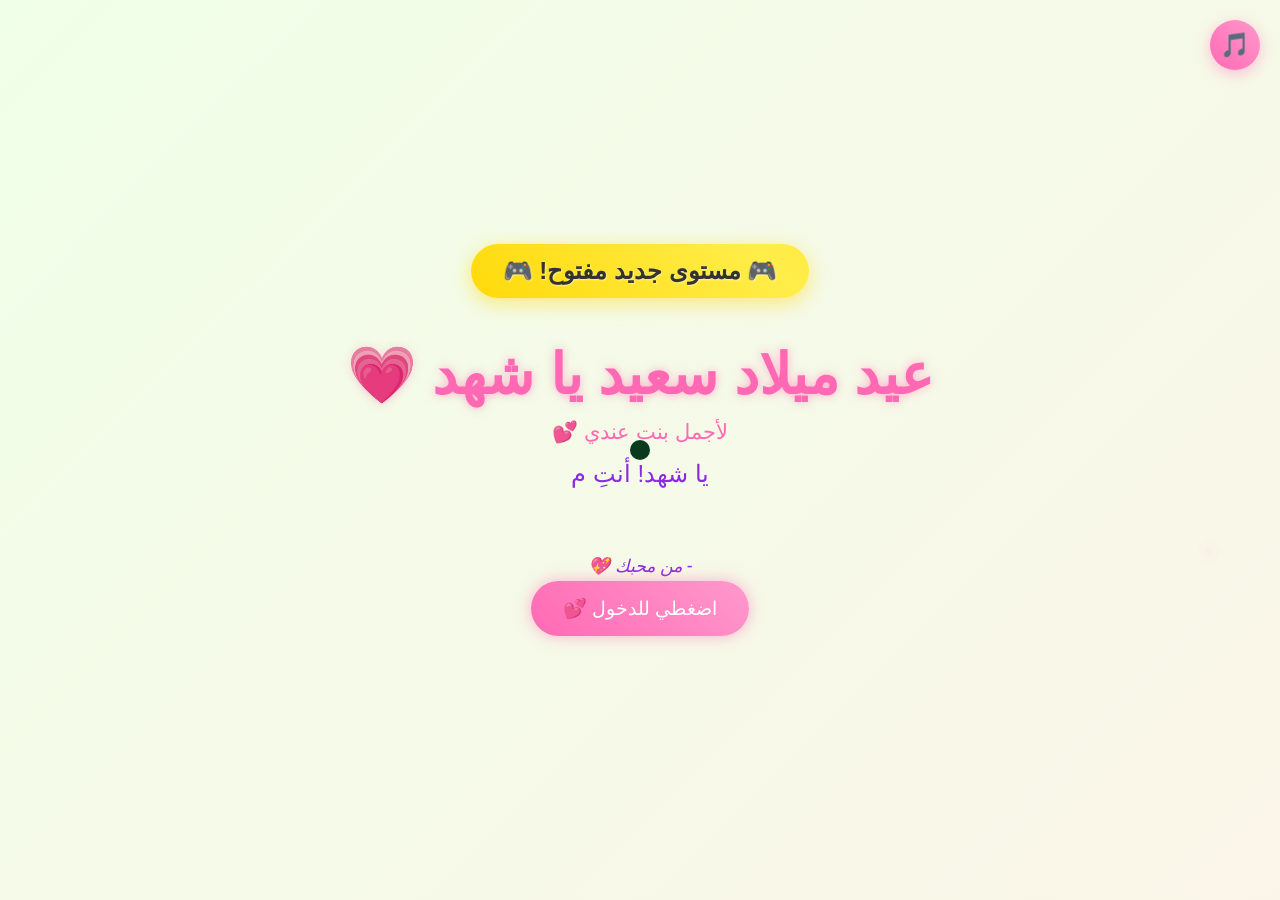
==== index.html @ 3b22e5e2 "Add files via upload" ====
<!DOCTYPE html>
<html lang="ar" dir="rtl">
<head>
    <meta charset="UTF-8">
    <meta name="viewport" content="width=device-width, initial-scale=1.0">
    <!-- CUSTOMIZE: Change the title -->
    <title>عيد ميلاد سعيد</title>
    <!-- CUSTOMIZE: Change favicon to your own icon -->
    <link rel="icon" type="image/png" href="favicon.png">
    <!-- Preload Images - CUSTOMIZE: Update with your image names -->
    <link rel="preload" as="image" href="photo-1.jpg">
    <link rel="preload" as="image" href="photo-2.jpg">
    <link rel="preload" as="image" href="photo-3.jpg">
    <link rel="preload" as="image" href="gif1.gif">
    <link rel="preload" as="image" href="gif2.gif">
    <!-- Preload Audio -->
    <link rel="preload" as="audio" href="hbd.mp3">
    <script src="https://cdnjs.cloudflare.com/ajax/libs/gsap/3.12.2/gsap.min.js"></script>
    <link rel="stylesheet" href="home.css">
</head>
<body>
    <!-- Loading Screen -->
    <div id="loading-screen" class="loading-screen">
        <div class="loading-heart">💖</div>
        <div class="loading-text">Loading magic...</div>
    </div>

    <audio id="bgMusic" loop>
        <source src="hbd.mp3" type="audio/mpeg">
    </audio>
    <div class="music-toggle" id="musicToggle" title="Toggle Music">
        <span class="music-icon">🎵</span>
    </div>
    <div class="cursor"></div>
    <div class="container">
        <div id="countdown-section" class="countdown-section">
            <h2 class="countdown-title">العد التنازلي لعيد الميلاد</h2>
            <div class="countdown-timer">
                <div class="countdown-item">
                    <span id="days" class="countdown-number">00</span>
                    <span class="countdown-label">أيام</span>
                </div>
                <div class="countdown-item">
                    <span id="hours" class="countdown-number">00</span>
                    <span class="countdown-label">ساعات</span>
                </div>
                <div class="countdown-item">
                    <span id="minutes" class="countdown-number">00</span>
                    <span class="countdown-label">دقائق</span>
                </div>
                <div class="countdown-item">
                    <span id="seconds" class="countdown-number">00</span>
                    <span class="countdown-label">ثواني</span>
                </div>
            </div>
        </div>
        <div id="birthday-content" class="birthday-content" style="display: none;">
            <!-- CUSTOMIZE: Change the age -->
            <div class="level-up-badge">🎮 مستوى جديد مفتوح! 🎮</div>
            <!-- CUSTOMIZE: Change the name -->
            <h1>عيد ميلاد سعيد يا شهد 💗</h1>
            <!-- CUSTOMIZE: Change nickname or remove this line -->
            <p class="nickname-text">لأجمل بنت عندي 💕</p>
            <div class="greeting"></div>
            <!-- CUSTOMIZE: Change your name -->
            <p class="from-text">- من محبك 💖</p>
            <button class="cta-button">اضغطي للدخول 💕</button>
        </div>
    </div>

    <script src="home.js"></script>
</body>
</html>
---- home.css ----
* {
    margin: 0;
    padding: 0;
    box-sizing: border-box;
    cursor: none;
}

body {
    min-height: 100vh;
    display: flex;
    flex-direction: column;
    align-items: center;
    justify-content: center;
    /* CUSTOMIZE: Change gradient colors for different theme */
    background: linear-gradient(-45deg, #fee9f7, #e8f5fe, #fef2e8, #f0ffe8);
    background-size: 400% 400%;
    animation: gradientBG 15s ease infinite;
    font-family: 'Arial Rounded MT Bold', Arial, sans-serif;
    overflow: hidden;
    position: relative;
}

.cursor {
    width: 20px;
    height: 20px;
    /* CUSTOMIZE: Change cursor color */
    background: pink;
    border-radius: 50%;
    position: fixed;
    pointer-events: none;
    mix-blend-mode: difference;
    transition: transform 0.2s;
}

.container {
    text-align: center;
    z-index: 1;
}

/* Countdown Timer Styles */
.countdown-section {
    text-align: center;
}

.countdown-title {
    font-size: 2.5rem;
    /* CUSTOMIZE: Change primary color */
    color: #ff69b4;
    text-shadow: 0 0 10px rgba(255, 105, 180, 0.5);
    margin-bottom: 2rem;
    animation: fadeInScale 1s ease;
}

.countdown-timer {
    display: flex;
    justify-content: center;
    gap: 1.5rem;
    flex-wrap: wrap;
    margin-bottom: 2rem;
}

.countdown-item {
    background: rgba(255, 255, 255, 0.9);
    border-radius: 15px;
    padding: 1.5rem 2rem;
    min-width: 100px;
    box-shadow: 0 10px 30px rgba(255, 105, 180, 0.2);
    transition: transform 0.3s;
}

.countdown-item:hover {
    transform: translateY(-5px);
}

.countdown-number {
    display: block;
    font-size: 3rem;
    font-weight: bold;
    /* CUSTOMIZE: Change number color */
    color: #ff69b4;
    line-height: 1;
}

.countdown-label {
    display: block;
    font-size: 0.9rem;
    /* CUSTOMIZE: Change label color */
    color: #8a2be2;
    text-transform: uppercase;
    margin-top: 0.5rem;
}

.birthday-content {
    animation: fadeInScale 1s ease;
}

@keyframes fadeInScale {
    from {
        opacity: 0;
        transform: scale(0.9);
    }
    to {
        opacity: 1;
        transform: scale(1);
    }
}

h1 {
    font-size: 3.5rem;
    /* CUSTOMIZE: Change title color */
    color: #ff69b4;
    text-shadow: 0 0 10px rgba(255, 105, 180, 0.5);
    margin-bottom: 2rem;
    opacity: 0;
}

.greeting {
    font-size: 1.5rem;
    /* CUSTOMIZE: Change greeting color */
    color: #8a2be2;
    margin-bottom: 3rem;
    min-height: 2em;
}

.cta-button {
    padding: 1rem 2rem;
    font-size: 1.2rem;
    /* CUSTOMIZE: Change button gradient */
    background: linear-gradient(45deg, #ff69b4, #ff99cc);
    border: none;
    border-radius: 50px;
    color: white;
    cursor: pointer;
    box-shadow: 0 0 15px rgba(255, 105, 180, 0.5);
    transition: transform 0.3s, box-shadow 0.3s;
    opacity: 0;
}

.cta-button:hover {
    transform: scale(1.1);
    box-shadow: 0 0 25px rgba(255, 105, 180, 0.7);
}

.floating {
    position: absolute;
    pointer-events: none;
    opacity: 0;
}

@keyframes gradientBG {
    0% { background-position: 0% 50%; }
    50% { background-position: 100% 50%; }
    100% { background-position: 0% 50%; }
}

@media (max-width: 768px) {
    h1 { font-size: 2rem; }
    .greeting { font-size: 1.2rem; }
    .cta-button { font-size: 1rem; }
}

/* Music Toggle Button */
.music-toggle {
    position: fixed;
    top: 20px;
    right: 20px;
    width: 50px;
    height: 50px;
    /* CUSTOMIZE: Change music button gradient */
    background: linear-gradient(45deg, #ff69b4, #ff99cc);
    border-radius: 50%;
    display: flex;
    align-items: center;
    justify-content: center;
    cursor: pointer;
    z-index: 1000;
    box-shadow: 0 4px 15px rgba(255, 105, 180, 0.4);
    transition: transform 0.3s, box-shadow 0.3s;
}

.music-toggle:hover {
    transform: scale(1.1);
    box-shadow: 0 6px 20px rgba(255, 105, 180, 0.6);
}

.music-toggle.playing {
    animation: pulse 1s ease-in-out infinite;
}

.music-icon {
    font-size: 1.5rem;
}

@keyframes pulse {
    0%, 100% { transform: scale(1); }
    50% { transform: scale(1.1); }
}

/* Level Up Badge */
.level-up-badge {
    display: inline-block;
    background: linear-gradient(45deg, #ffd700, #ffed4a, #ffd700);
    background-size: 200% 200%;
    animation: shimmer 2s ease-in-out infinite, levelUpPop 0.6s ease-out;
    color: #333;
    font-size: 1.5rem;
    font-weight: bold;
    padding: 0.8rem 2rem;
    border-radius: 50px;
    margin-bottom: 1.5rem;
    box-shadow: 0 5px 20px rgba(255, 215, 0, 0.5);
    text-shadow: 1px 1px 2px rgba(255, 255, 255, 0.5);
}

@keyframes shimmer {
    0% { background-position: 0% 50%; }
    50% { background-position: 100% 50%; }
    100% { background-position: 0% 50%; }
}

@keyframes levelUpPop {
    0% { transform: scale(0); opacity: 0; }
    50% { transform: scale(1.2); }
    100% { transform: scale(1); opacity: 1; }
}

/* Nickname and From text */
.nickname-text {
    font-size: 1.3rem;
    /* CUSTOMIZE: Change nickname text color */
    color: #ff69b4;
    margin-bottom: 1rem;
    opacity: 0;
    animation: fadeIn 1s ease 0.5s forwards;
}

.from-text {
    font-size: 1.1rem;
    /* CUSTOMIZE: Change from text color */
    color: #8a2be2;
    font-style: italic;
    margin-top: 1rem;
    margin-bottom: 1.5rem;
    opacity: 0;
    animation: fadeIn 1s ease 1s forwards;
}

@keyframes fadeIn {
    to { opacity: 1; }
}

/* Loading Screen */
.loading-screen {
    position: fixed;
    top: 0;
    left: 0;
    width: 100%;
    height: 100%;
    background: linear-gradient(-45deg, #fee9f7, #e8f5fe, #fef2e8, #f0ffe8);
    background-size: 400% 400%;
    animation: gradientBG 15s ease infinite;
    display: flex;
    flex-direction: column;
    align-items: center;
    justify-content: center;
    z-index: 9999;
    transition: opacity 0.5s ease;
}

.loading-screen.hidden {
    opacity: 0;
    pointer-events: none;
}

.loading-heart {
    font-size: 4rem;
    animation: heartbeat 1s ease-in-out infinite;
}

.loading-text {
    font-size: 1.5rem;
    /* CUSTOMIZE: Change loading text color */
    color: #ff69b4;
    margin-top: 1rem;
    animation: pulse 1.5s ease-in-out infinite;
}

@keyframes heartbeat {
    0%, 100% { transform: scale(1); }
    50% { transform: scale(1.2); }
}

/* Hide cursor on touch devices */
@media (hover: none) and (pointer: coarse) {
    * { cursor: auto !important; }
    .cursor { display: none !important; }
}
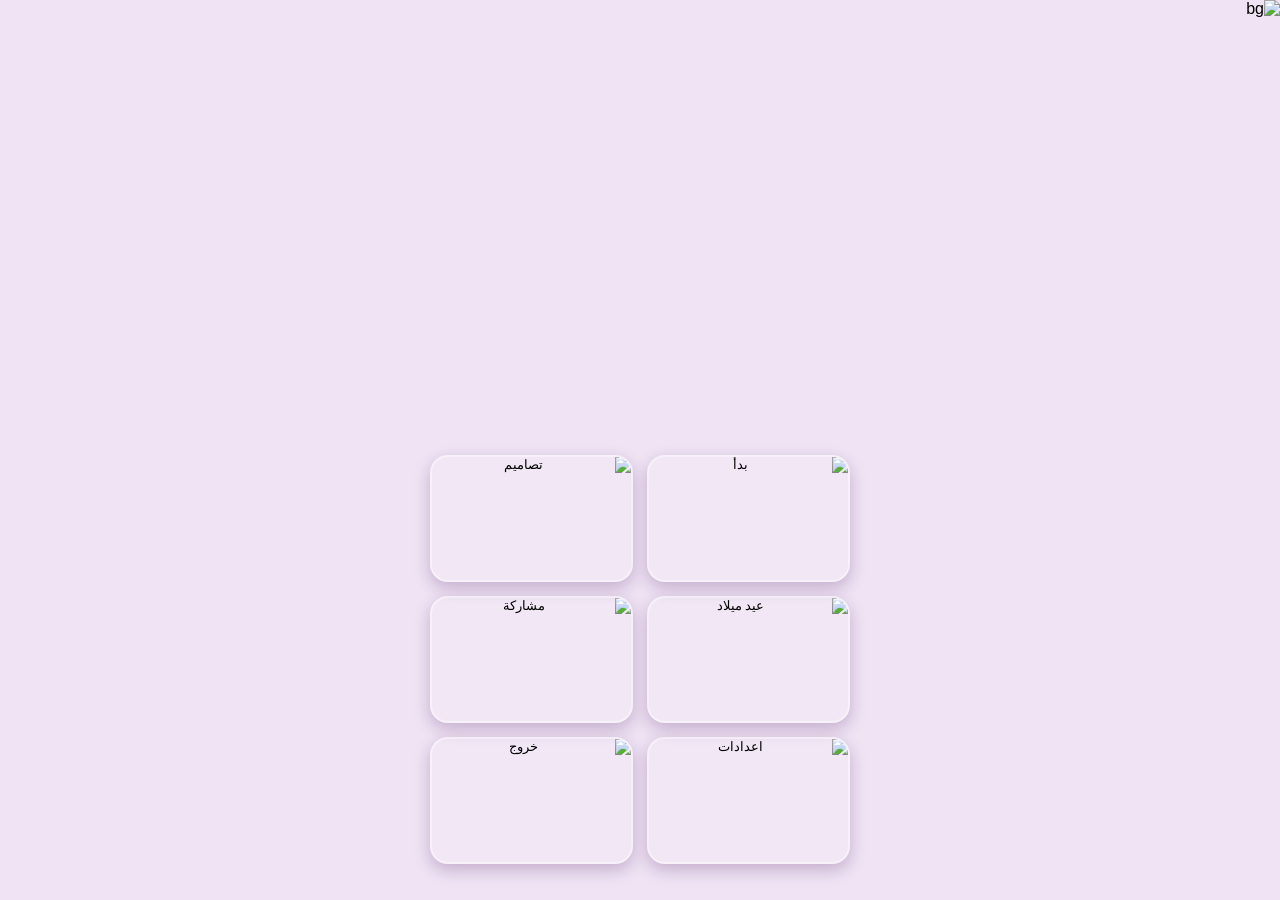
==== commit e04f9fe7: "Add files via upload" ====
--- a/index.html
+++ b/index.html
@@ -1,73 +1,105 @@
-<!DOCTYPE html>
-<html lang="ar" dir="rtl">
-<head>
-    <meta charset="UTF-8">
-    <meta name="viewport" content="width=device-width, initial-scale=1.0">
-    <!-- CUSTOMIZE: Change the title -->
-    <title>عيد ميلاد سعيد</title>
-    <!-- CUSTOMIZE: Change favicon to your own icon -->
-    <link rel="icon" type="image/png" href="favicon.png">
-    <!-- Preload Images - CUSTOMIZE: Update with your image names -->
-    <link rel="preload" as="image" href="photo-1.jpg">
-    <link rel="preload" as="image" href="photo-2.jpg">
-    <link rel="preload" as="image" href="photo-3.jpg">
-    <link rel="preload" as="image" href="gif1.gif">
-    <link rel="preload" as="image" href="gif2.gif">
-    <!-- Preload Audio -->
-    <link rel="preload" as="audio" href="hbd.mp3">
-    <script src="https://cdnjs.cloudflare.com/ajax/libs/gsap/3.12.2/gsap.min.js"></script>
-    <link rel="stylesheet" href="home.css">
-</head>
-<body>
-    <!-- Loading Screen -->
-    <div id="loading-screen" class="loading-screen">
-        <div class="loading-heart">💖</div>
-        <div class="loading-text">Loading magic...</div>
-    </div>
-
-    <audio id="bgMusic" loop>
-        <source src="hbd.mp3" type="audio/mpeg">
-    </audio>
-    <div class="music-toggle" id="musicToggle" title="Toggle Music">
-        <span class="music-icon">🎵</span>
-    </div>
-    <div class="cursor"></div>
-    <div class="container">
-        <div id="countdown-section" class="countdown-section">
-            <h2 class="countdown-title">العد التنازلي لعيد الميلاد</h2>
-            <div class="countdown-timer">
-                <div class="countdown-item">
-                    <span id="days" class="countdown-number">00</span>
-                    <span class="countdown-label">أيام</span>
-                </div>
-                <div class="countdown-item">
-                    <span id="hours" class="countdown-number">00</span>
-                    <span class="countdown-label">ساعات</span>
-                </div>
-                <div class="countdown-item">
-                    <span id="minutes" class="countdown-number">00</span>
-                    <span class="countdown-label">دقائق</span>
-                </div>
-                <div class="countdown-item">
-                    <span id="seconds" class="countdown-number">00</span>
-                    <span class="countdown-label">ثواني</span>
-                </div>
-            </div>
-        </div>
-        <div id="birthday-content" class="birthday-content" style="display: none;">
-            <!-- CUSTOMIZE: Change the age -->
-            <div class="level-up-badge">🎮 مستوى جديد مفتوح! 🎮</div>
-            <!-- CUSTOMIZE: Change the name -->
-            <h1>عيد ميلاد سعيد يا شهد 💗</h1>
-            <!-- CUSTOMIZE: Change nickname or remove this line -->
-            <p class="nickname-text">لأجمل بنت عندي 💕</p>
-            <div class="greeting"></div>
-            <!-- CUSTOMIZE: Change your name -->
-            <p class="from-text">- من محبك 💖</p>
-            <button class="cta-button">اضغطي للدخول 💕</button>
-        </div>
-    </div>
-
-    <script src="home.js"></script>
-</body>
-</html>
+<!DOCTYPE html>
+<html lang="ar" dir="rtl">
+<head>
+<meta charset="UTF-8">
+<meta name="viewport" content="width=device-width, initial-scale=1.0">
+<title>عيد ميلاد شهد</title>
+<link rel="stylesheet" href="start.css">
+</head>
+<body>
+
+<audio id="bgMusic" loop>
+    <source src="hbd.mp3" type="audio/mpeg">
+</audio>
+
+<div class="screen" id="mainScreen">
+    <img class="bg" src="assets/start-bg.png" alt="bg">
+
+    <div class="menu-grid">
+        <button class="menu-btn" id="btnStart" data-label="بدأ">
+            <img src="https://h.top4top.io/p_3881e10sf0.jpg" alt="بدأ">
+        </button>
+        <button class="menu-btn" id="btnDesigns" data-label="تصاميم">
+            <img src="https://k.top4top.io/p_3881p2bzh0.jpg" alt="تصاميم">
+        </button>
+        <button class="menu-btn" id="btnBirthday" data-label="عيد ميلاد">
+            <img src="https://i.top4top.io/p_3881mi8070.jpg" alt="عيد ميلاد">
+        </button>
+        <button class="menu-btn" id="btnShare" data-label="مشاركة">
+            <img src="https://a.top4top.io/p_3881qfr0e0.jpg" alt="مشاركة">
+        </button>
+        <button class="menu-btn" id="btnSettings" data-label="اعدادات">
+            <img src="https://d.top4top.io/p_38810ti0f0.jpg" alt="اعدادات">
+        </button>
+        <button class="menu-btn" id="btnExit" data-label="خروج">
+            <img src="https://i.top4top.io/p_3881sn01c0.jpg" alt="خروج">
+        </button>
+    </div>
+</div>
+
+<!-- Birthday image overlay -->
+<div class="overlay" id="birthdayOverlay">
+    <button class="close-btn" data-close="birthdayOverlay">✕</button>
+    <img class="overlay-img" src="https://i.imgur.com/av4Gw9Z.jpeg" alt="عيد ميلاد شهد">
+</div>
+
+<!-- Designs gallery overlay -->
+<div class="overlay" id="designsOverlay">
+    <button class="close-btn" data-close="designsOverlay">✕</button>
+    <h2 class="overlay-title">تصاميمي لك 💜</h2>
+    <div class="gallery">
+        <img src="https://i.imgur.com/RNIxxK3.jpeg" alt="تصميم">
+        <img src="https://i.imgur.com/bHJFpyd.jpeg" alt="تصميم">
+        <img src="https://i.imgur.com/J3TYD56.jpeg" alt="تصميم">
+        <img src="https://i.imgur.com/uFkgpbt.jpeg" alt="تصميم">
+        <img src="https://i.imgur.com/MkD0mW8.jpeg" alt="تصميم">
+        <img src="https://i.imgur.com/CW16ys4.jpeg" alt="تصميم">
+        <img src="https://i.imgur.com/XjC91rG.jpeg" alt="تصميم">
+        <img src="https://i.imgur.com/thThlm4.jpeg" alt="تصميم">
+        <img src="https://i.imgur.com/9BhnHiX.jpeg" alt="تصميم">
+    </div>
+</div>
+
+<!-- Settings overlay -->
+<div class="overlay" id="settingsOverlay">
+    <button class="close-btn" data-close="settingsOverlay">✕</button>
+    <h2 class="overlay-title" id="settingsTitle">الإعدادات</h2>
+
+    <div class="settings-panel">
+        <div class="setting-row">
+            <span id="lblMute">كتم الصوت</span>
+            <label class="switch">
+                <input type="checkbox" id="muteToggle">
+                <span class="slider"></span>
+            </label>
+        </div>
+
+        <div class="setting-row column">
+            <span id="lblVolume">حجم الصوت</span>
+            <input type="range" id="volumeSlider" min="0" max="1" step="0.01" value="0.6">
+        </div>
+
+        <div class="setting-row">
+            <span id="lblLang">اللغة / Language</span>
+            <div class="lang-switch">
+                <button class="lang-btn active" data-lang="ar">عربي</button>
+                <button class="lang-btn" data-lang="en">English</button>
+            </div>
+        </div>
+
+        <button class="wide-btn" id="btnOpenDesigns2">
+            <span id="lblDesigns">🎨 عرض التصاميم</span>
+        </button>
+    </div>
+</div>
+
+<!-- Exit overlay -->
+<div class="overlay" id="exitOverlay">
+    <img class="overlay-img exit-img" src="https://c.top4top.io/p_38811cq8k0.jpg" alt="خروج">
+</div>
+
+<div class="share-toast" id="shareToast">تم نسخ الرابط ✅</div>
+
+<script src="start.js"></script>
+</body>
+</html>
--- a/start.css
+++ b/start.css
@@ -0,0 +1,267 @@
+* {
+    margin: 0;
+    padding: 0;
+    box-sizing: border-box;
+    -webkit-tap-highlight-color: transparent;
+}
+
+html, body {
+    height: 100%;
+    font-family: 'Arial Rounded MT Bold', 'Tajawal', Arial, sans-serif;
+    background: #efe3f4;
+    overflow: hidden;
+}
+
+.screen {
+    position: relative;
+    width: 100%;
+    height: 100vh;
+    height: 100dvh;
+    overflow: hidden;
+}
+
+.bg {
+    position: absolute;
+    inset: 0;
+    width: 100%;
+    height: 100%;
+    object-fit: cover;
+    z-index: 0;
+}
+
+/* ===== Menu grid of 6 buttons at the bottom, 2 columns x 3 rows, stacked ===== */
+.menu-grid {
+    position: absolute;
+    bottom: 4%;
+    left: 50%;
+    transform: translateX(-50%);
+    z-index: 2;
+    display: grid;
+    grid-template-columns: repeat(2, 1fr);
+    gap: 14px;
+    width: 88%;
+    max-width: 420px;
+}
+
+.menu-btn {
+    position: relative;
+    border: none;
+    background: rgba(255,255,255,0.15);
+    border-radius: 18px;
+    padding: 0;
+    overflow: hidden;
+    aspect-ratio: 1.6 / 1;
+    cursor: pointer;
+    box-shadow: 0 6px 16px rgba(74, 20, 90, 0.25);
+    border: 2px solid rgba(255,255,255,0.4);
+    transition: transform 0.15s ease, box-shadow 0.15s ease;
+}
+
+.menu-btn:active {
+    transform: scale(0.94);
+}
+
+.menu-btn img {
+    width: 100%;
+    height: 100%;
+    object-fit: cover;
+    display: block;
+}
+
+/* ===== Overlays ===== */
+.overlay {
+    position: fixed;
+    inset: 0;
+    z-index: 50;
+    background: rgba(30, 8, 38, 0.92);
+    display: none;
+    flex-direction: column;
+    align-items: center;
+    justify-content: center;
+    padding: 20px;
+    overflow-y: auto;
+}
+
+.overlay.active {
+    display: flex;
+}
+
+.close-btn {
+    position: absolute;
+    top: 18px;
+    right: 18px;
+    width: 42px;
+    height: 42px;
+    border-radius: 50%;
+    border: none;
+    background: rgba(255,255,255,0.15);
+    color: #fff;
+    font-size: 20px;
+    cursor: pointer;
+    z-index: 5;
+}
+
+.overlay-title {
+    color: #f3e7fa;
+    margin-bottom: 18px;
+    font-size: 1.3rem;
+    text-align: center;
+}
+
+.overlay-img {
+    max-width: 92%;
+    max-height: 85vh;
+    border-radius: 14px;
+    box-shadow: 0 8px 30px rgba(0,0,0,0.5);
+}
+
+.exit-img {
+    max-width: 100%;
+    max-height: 100%;
+    border-radius: 0;
+}
+
+#exitOverlay {
+    background: #000;
+    padding: 0;
+}
+
+/* Gallery */
+.gallery {
+    display: grid;
+    grid-template-columns: repeat(2, 1fr);
+    gap: 10px;
+    width: 100%;
+    max-width: 480px;
+}
+
+.gallery img {
+    width: 100%;
+    border-radius: 12px;
+    box-shadow: 0 4px 14px rgba(0,0,0,0.4);
+    cursor: pointer;
+}
+
+/* Settings */
+.settings-panel {
+    background: rgba(255,255,255,0.06);
+    border: 1px solid rgba(255,255,255,0.15);
+    border-radius: 18px;
+    padding: 22px;
+    width: 100%;
+    max-width: 380px;
+    display: flex;
+    flex-direction: column;
+    gap: 20px;
+}
+
+.setting-row {
+    display: flex;
+    align-items: center;
+    justify-content: space-between;
+    color: #f3e7fa;
+    font-size: 1rem;
+}
+
+.setting-row.column {
+    flex-direction: column;
+    align-items: stretch;
+    gap: 8px;
+}
+
+.setting-row input[type="range"] {
+    width: 100%;
+    accent-color: #a855c9;
+}
+
+.switch {
+    position: relative;
+    width: 50px;
+    height: 28px;
+}
+
+.switch input {
+    opacity: 0;
+    width: 0;
+    height: 0;
+}
+
+.slider {
+    position: absolute;
+    cursor: pointer;
+    inset: 0;
+    background: rgba(255,255,255,0.25);
+    border-radius: 28px;
+    transition: 0.2s;
+}
+
+.slider::before {
+    content: "";
+    position: absolute;
+    height: 22px;
+    width: 22px;
+    left: 3px;
+    top: 3px;
+    background: white;
+    border-radius: 50%;
+    transition: 0.2s;
+}
+
+.switch input:checked + .slider {
+    background: #a855c9;
+}
+
+.switch input:checked + .slider::before {
+    transform: translateX(-22px);
+}
+
+.lang-switch {
+    display: flex;
+    gap: 8px;
+}
+
+.lang-btn {
+    border: 1px solid rgba(255,255,255,0.3);
+    background: transparent;
+    color: #f3e7fa;
+    padding: 6px 14px;
+    border-radius: 20px;
+    cursor: pointer;
+    font-size: 0.9rem;
+}
+
+.lang-btn.active {
+    background: #a855c9;
+    border-color: #a855c9;
+}
+
+.wide-btn {
+    border: none;
+    background: linear-gradient(135deg, #a855c9, #7b2ff7);
+    color: white;
+    padding: 14px;
+    border-radius: 14px;
+    font-size: 1rem;
+    cursor: pointer;
+}
+
+.share-toast {
+    position: fixed;
+    bottom: 30px;
+    left: 50%;
+    transform: translateX(-50%) translateY(20px);
+    background: rgba(20,20,20,0.9);
+    color: #fff;
+    padding: 12px 22px;
+    border-radius: 30px;
+    font-size: 0.9rem;
+    opacity: 0;
+    pointer-events: none;
+    transition: 0.3s;
+    z-index: 100;
+}
+
+.share-toast.show {
+    opacity: 1;
+    transform: translateX(-50%) translateY(0);
+}
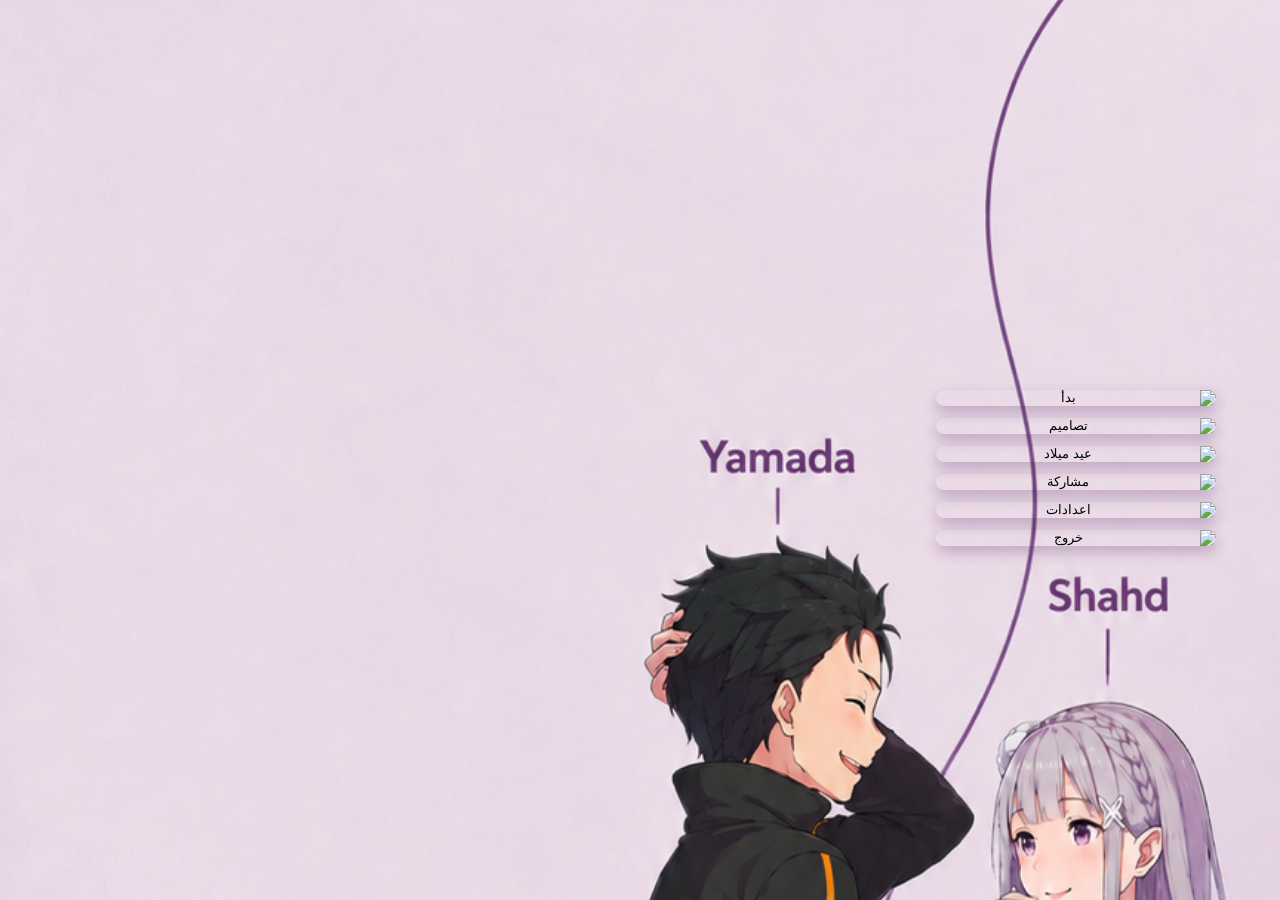
==== commit 9252232e: "Add files via upload" ====
--- a/index.html
+++ b/index.html
@@ -37,6 +37,13 @@
     </div>
 </div>
 
+<!-- Exit popup (small modal, not fullscreen page) -->
+<div class="modal-backdrop" id="exitModal">
+    <div class="exit-card">
+        <img src="https://c.top4top.io/p_38811cq8k0.jpg" alt="خروج">
+    </div>
+</div>
+
 <!-- Birthday image overlay -->
 <div class="overlay" id="birthdayOverlay">
     <button class="close-btn" data-close="birthdayOverlay">✕</button>
@@ -67,11 +74,10 @@
 
     <div class="settings-panel">
         <div class="setting-row">
-            <span id="lblMute">كتم الصوت</span>
-            <label class="switch">
-                <input type="checkbox" id="muteToggle">
-                <span class="slider"></span>
-            </label>
+            <span id="lblMute">الصوت</span>
+            <button class="mute-btn" id="muteToggle" type="button" aria-pressed="false">
+                <span id="muteIcon">🔊</span>
+            </button>
         </div>
 
         <div class="setting-row column">
@@ -93,11 +99,6 @@
     </div>
 </div>
 
-<!-- Exit overlay -->
-<div class="overlay" id="exitOverlay">
-    <img class="overlay-img exit-img" src="https://c.top4top.io/p_38811cq8k0.jpg" alt="خروج">
-</div>
-
 <div class="share-toast" id="shareToast">تم نسخ الرابط ✅</div>
 
 <script src="start.js"></script>
--- a/start.css
+++ b/start.css
@@ -29,42 +29,39 @@
     z-index: 0;
 }
 
-/* ===== Menu grid of 6 buttons at the bottom, 2 columns x 3 rows, stacked ===== */
+/* ===== Menu: single column, stacked vertically on the right (RTL), clear of artwork ===== */
 .menu-grid {
     position: absolute;
-    bottom: 4%;
-    left: 50%;
-    transform: translateX(-50%);
+    top: 52%;
+    right: 5%;
+    transform: translateY(-50%);
     z-index: 2;
-    display: grid;
-    grid-template-columns: repeat(2, 1fr);
-    gap: 14px;
-    width: 88%;
-    max-width: 420px;
+    display: flex;
+    flex-direction: column;
+    gap: 12px;
+    width: 58%;
+    max-width: 280px;
 }
 
 .menu-btn {
     position: relative;
     border: none;
-    background: rgba(255,255,255,0.15);
-    border-radius: 18px;
+    background: transparent;
     padding: 0;
     overflow: hidden;
-    aspect-ratio: 1.6 / 1;
-    cursor: pointer;
-    box-shadow: 0 6px 16px rgba(74, 20, 90, 0.25);
-    border: 2px solid rgba(255,255,255,0.4);
+    border-radius: 14px;
+    cursor: pointer;
+    box-shadow: 0 6px 14px rgba(74, 20, 90, 0.28);
     transition: transform 0.15s ease, box-shadow 0.15s ease;
 }
 
 .menu-btn:active {
-    transform: scale(0.94);
+    transform: scale(0.95);
 }
 
 .menu-btn img {
     width: 100%;
-    height: 100%;
-    object-fit: cover;
+    height: auto;
     display: block;
 }
 
@@ -115,15 +112,39 @@
     box-shadow: 0 8px 30px rgba(0,0,0,0.5);
 }
 
-.exit-img {
-    max-width: 100%;
-    max-height: 100%;
-    border-radius: 0;
-}
-
-#exitOverlay {
-    background: #000;
-    padding: 0;
+/* Exit popup — small centered card, not a fullscreen page */
+.modal-backdrop {
+    position: fixed;
+    inset: 0;
+    z-index: 60;
+    background: rgba(20, 6, 26, 0.72);
+    display: none;
+    align-items: center;
+    justify-content: center;
+    padding: 24px;
+}
+
+.modal-backdrop.active {
+    display: flex;
+}
+
+.exit-card {
+    max-width: 320px;
+    width: 100%;
+    border-radius: 20px;
+    overflow: hidden;
+    box-shadow: 0 12px 40px rgba(0,0,0,0.55);
+    animation: popIn 0.25s ease;
+}
+
+.exit-card img {
+    width: 100%;
+    display: block;
+}
+
+@keyframes popIn {
+    from { transform: scale(0.85); opacity: 0; }
+    to   { transform: scale(1); opacity: 1; }
 }
 
 /* Gallery */
@@ -174,45 +195,27 @@
     accent-color: #a855c9;
 }
 
-.switch {
-    position: relative;
-    width: 50px;
-    height: 28px;
-}
-
-.switch input {
-    opacity: 0;
-    width: 0;
-    height: 0;
-}
-
-.slider {
-    position: absolute;
-    cursor: pointer;
-    inset: 0;
-    background: rgba(255,255,255,0.25);
-    border-radius: 28px;
-    transition: 0.2s;
-}
-
-.slider::before {
-    content: "";
-    position: absolute;
-    height: 22px;
-    width: 22px;
-    left: 3px;
-    top: 3px;
-    background: white;
+.mute-btn {
+    width: 48px;
+    height: 48px;
     border-radius: 50%;
-    transition: 0.2s;
-}
-
-.switch input:checked + .slider {
+    border: none;
+    background: rgba(255,255,255,0.15);
+    color: #fff;
+    font-size: 1.3rem;
+    cursor: pointer;
+    display: flex;
+    align-items: center;
+    justify-content: center;
+    transition: background 0.15s ease, transform 0.1s ease;
+}
+
+.mute-btn:active {
+    transform: scale(0.9);
+}
+
+.mute-btn.is-muted {
     background: #a855c9;
-}
-
-.switch input:checked + .slider::before {
-    transform: translateX(-22px);
 }
 
 .lang-switch {
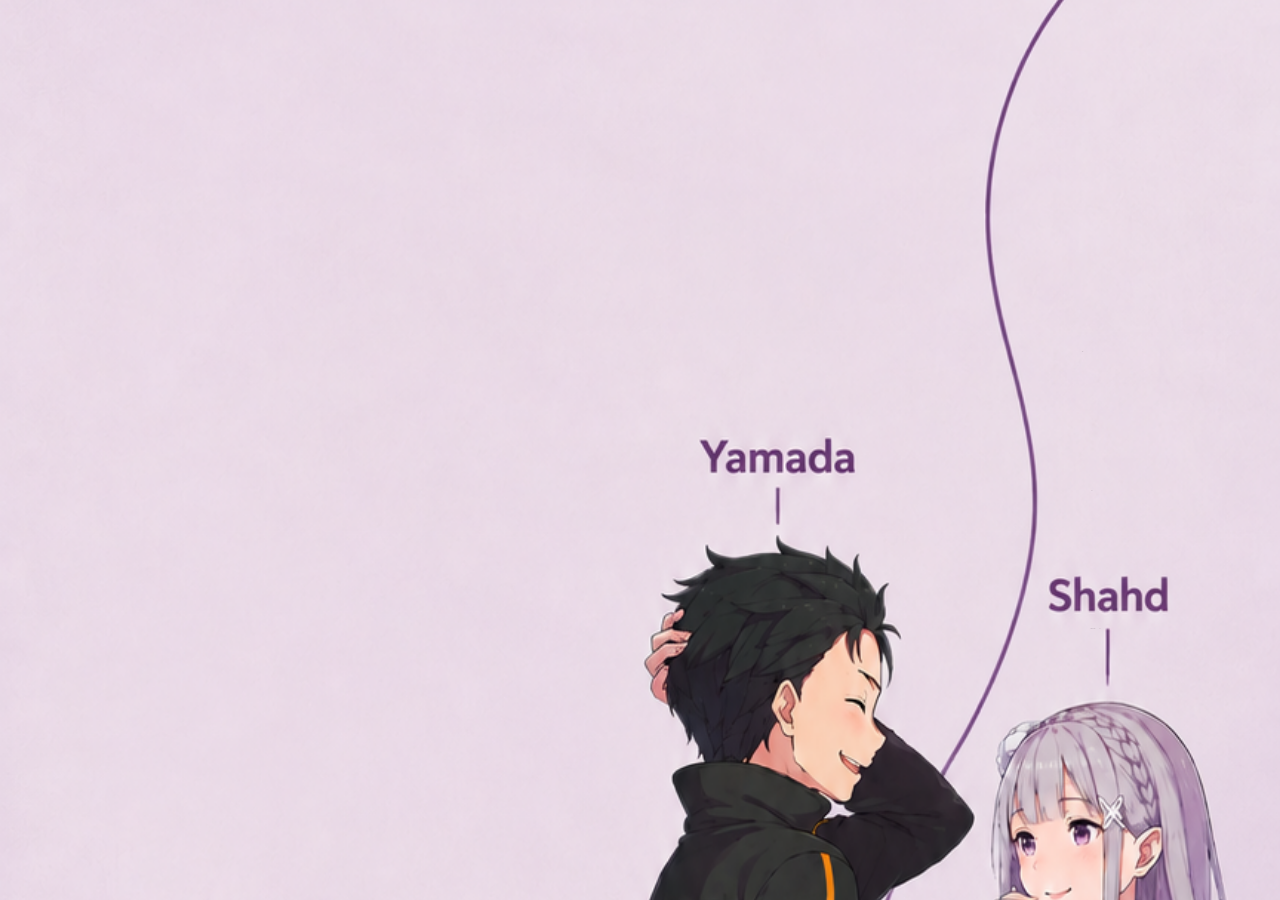
==== commit beff54cc: "Add files via upload" ====
--- a/index.html
+++ b/index.html
@@ -17,22 +17,22 @@
 
     <div class="menu-grid">
         <button class="menu-btn" id="btnStart" data-label="بدأ">
-            <img src="https://h.top4top.io/p_3881e10sf0.jpg" alt="بدأ">
+            <div class="btn-crop"><img src="https://h.top4top.io/p_3881e10sf0.jpg" alt="بدأ"></div>
         </button>
         <button class="menu-btn" id="btnDesigns" data-label="تصاميم">
-            <img src="https://k.top4top.io/p_3881p2bzh0.jpg" alt="تصاميم">
+            <div class="btn-crop"><img src="https://k.top4top.io/p_3881p2bzh0.jpg" alt="تصاميم"></div>
         </button>
         <button class="menu-btn" id="btnBirthday" data-label="عيد ميلاد">
-            <img src="https://i.top4top.io/p_3881mi8070.jpg" alt="عيد ميلاد">
+            <div class="btn-crop"><img src="https://i.top4top.io/p_3881mi8070.jpg" alt="عيد ميلاد"></div>
         </button>
         <button class="menu-btn" id="btnShare" data-label="مشاركة">
-            <img src="https://a.top4top.io/p_3881qfr0e0.jpg" alt="مشاركة">
+            <div class="btn-crop"><img src="https://a.top4top.io/p_3881qfr0e0.jpg" alt="مشاركة"></div>
         </button>
         <button class="menu-btn" id="btnSettings" data-label="اعدادات">
-            <img src="https://d.top4top.io/p_38810ti0f0.jpg" alt="اعدادات">
+            <div class="btn-crop"><img src="https://d.top4top.io/p_38810ti0f0.jpg" alt="اعدادات"></div>
         </button>
         <button class="menu-btn" id="btnExit" data-label="خروج">
-            <img src="https://i.top4top.io/p_3881sn01c0.jpg" alt="خروج">
+            <div class="btn-crop"><img src="https://i.top4top.io/p_3881sn01c0.jpg" alt="خروج"></div>
         </button>
     </div>
 </div>
--- a/start.css
+++ b/start.css
@@ -29,18 +29,18 @@
     z-index: 0;
 }
 
-/* ===== Menu: single column, stacked vertically on the right (RTL), clear of artwork ===== */
+/* ===== Menu: single column, compact, positioned clear of title/art ===== */
 .menu-grid {
     position: absolute;
-    top: 52%;
-    right: 5%;
+    top: 54%;
+    right: 6%;
     transform: translateY(-50%);
     z-index: 2;
     display: flex;
     flex-direction: column;
-    gap: 12px;
-    width: 58%;
-    max-width: 280px;
+    gap: 8px;
+    width: 44%;
+    max-width: 190px;
 }
 
 .menu-btn {
@@ -48,21 +48,29 @@
     border: none;
     background: transparent;
     padding: 0;
-    overflow: hidden;
-    border-radius: 14px;
-    cursor: pointer;
-    box-shadow: 0 6px 14px rgba(74, 20, 90, 0.28);
-    transition: transform 0.15s ease, box-shadow 0.15s ease;
+    cursor: pointer;
+    transition: transform 0.15s ease;
 }
 
 .menu-btn:active {
     transform: scale(0.95);
 }
 
+.btn-crop {
+    width: 100%;
+    aspect-ratio: 3.1 / 1;
+    overflow: hidden;
+    border-radius: 10px;
+    filter: drop-shadow(0 4px 8px rgba(74, 20, 90, 0.35));
+}
+
 .menu-btn img {
-    width: 100%;
-    height: auto;
+    width: 116%;
+    height: 116%;
+    object-fit: cover;
+    object-position: center;
     display: block;
+    margin: -8%;
 }
 
 /* ===== Overlays ===== */
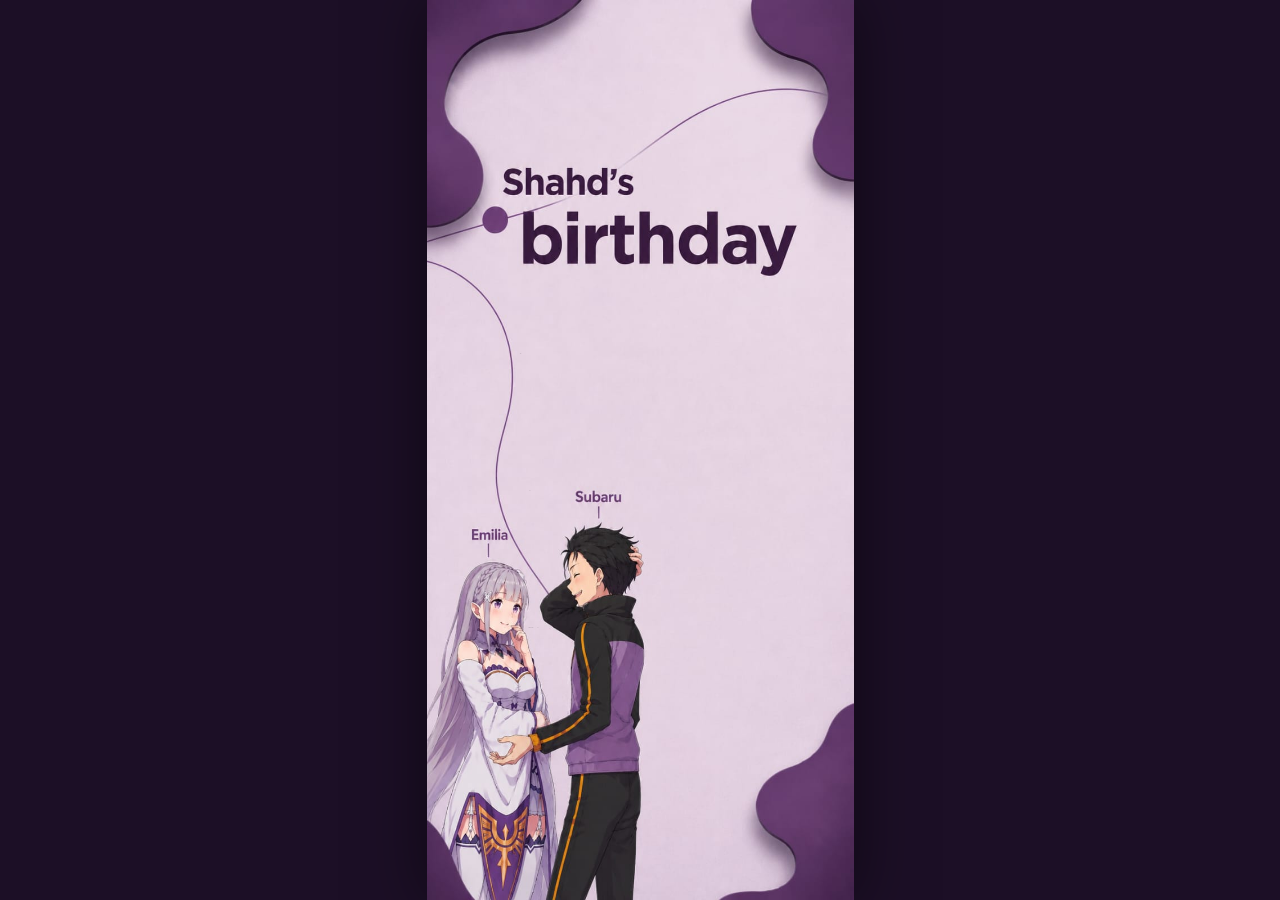
==== commit 8d2bbbc7: "Add files via upload" ====
--- a/index.html
+++ b/index.html
@@ -12,6 +12,7 @@
     <source src="hbd.mp3" type="audio/mpeg">
 </audio>
 
+<div id="app">
 <div class="screen" id="mainScreen">
     <img class="bg" src="assets/start-bg.png" alt="bg">
 
@@ -100,7 +101,10 @@
 </div>
 
 <div class="share-toast" id="shareToast">تم نسخ الرابط ✅</div>
+</div><!-- /#app -->
 
+<script src="music.js"></script>
 <script src="start.js"></script>
+<script src="app.js"></script>
 </body>
 </html>
--- a/start.css
+++ b/start.css
@@ -8,16 +8,42 @@
 html, body {
     height: 100%;
     font-family: 'Arial Rounded MT Bold', 'Tajawal', Arial, sans-serif;
-    background: #efe3f4;
+    background: #1c0f26;
     overflow: hidden;
+}
+
+body {
+    display: flex;
+    align-items: center;
+    justify-content: center;
+}
+
+/* Keep the start screen locked to the background image's real aspect ratio
+   so it always shows at its true proportions instead of being stretched
+   wide/cropped by object-fit: cover. */
+#app {
+    height: 100%;
+    opacity: 1;
+    transition: opacity 0.25s ease;
+}
+
+#app.fade-out {
+    opacity: 0;
 }
 
 .screen {
     position: relative;
-    width: 100%;
     height: 100vh;
     height: 100dvh;
+    width: calc(100vh * 864 / 1821);
+    width: calc(100dvh * 864 / 1821);
+    max-width: 100vw;
+    max-height: 100vh;
+    max-height: 100dvh;
+    margin: 0 auto;
+    background: #1c0f26;
     overflow: hidden;
+    box-shadow: 0 0 60px rgba(0,0,0,0.5);
 }
 
 .bg {
@@ -26,14 +52,16 @@
     width: 100%;
     height: 100%;
     object-fit: cover;
+    object-position: center;
     z-index: 0;
 }
 
-/* ===== Menu: single column, compact, positioned clear of title/art ===== */
+/* ===== Menu: single column, compact, positioned in the open space on the left ===== */
 .menu-grid {
     position: absolute;
     top: 54%;
-    right: 6%;
+    left: 6%;
+    right: auto;
     transform: translateY(-50%);
     z-index: 2;
     display: flex;
